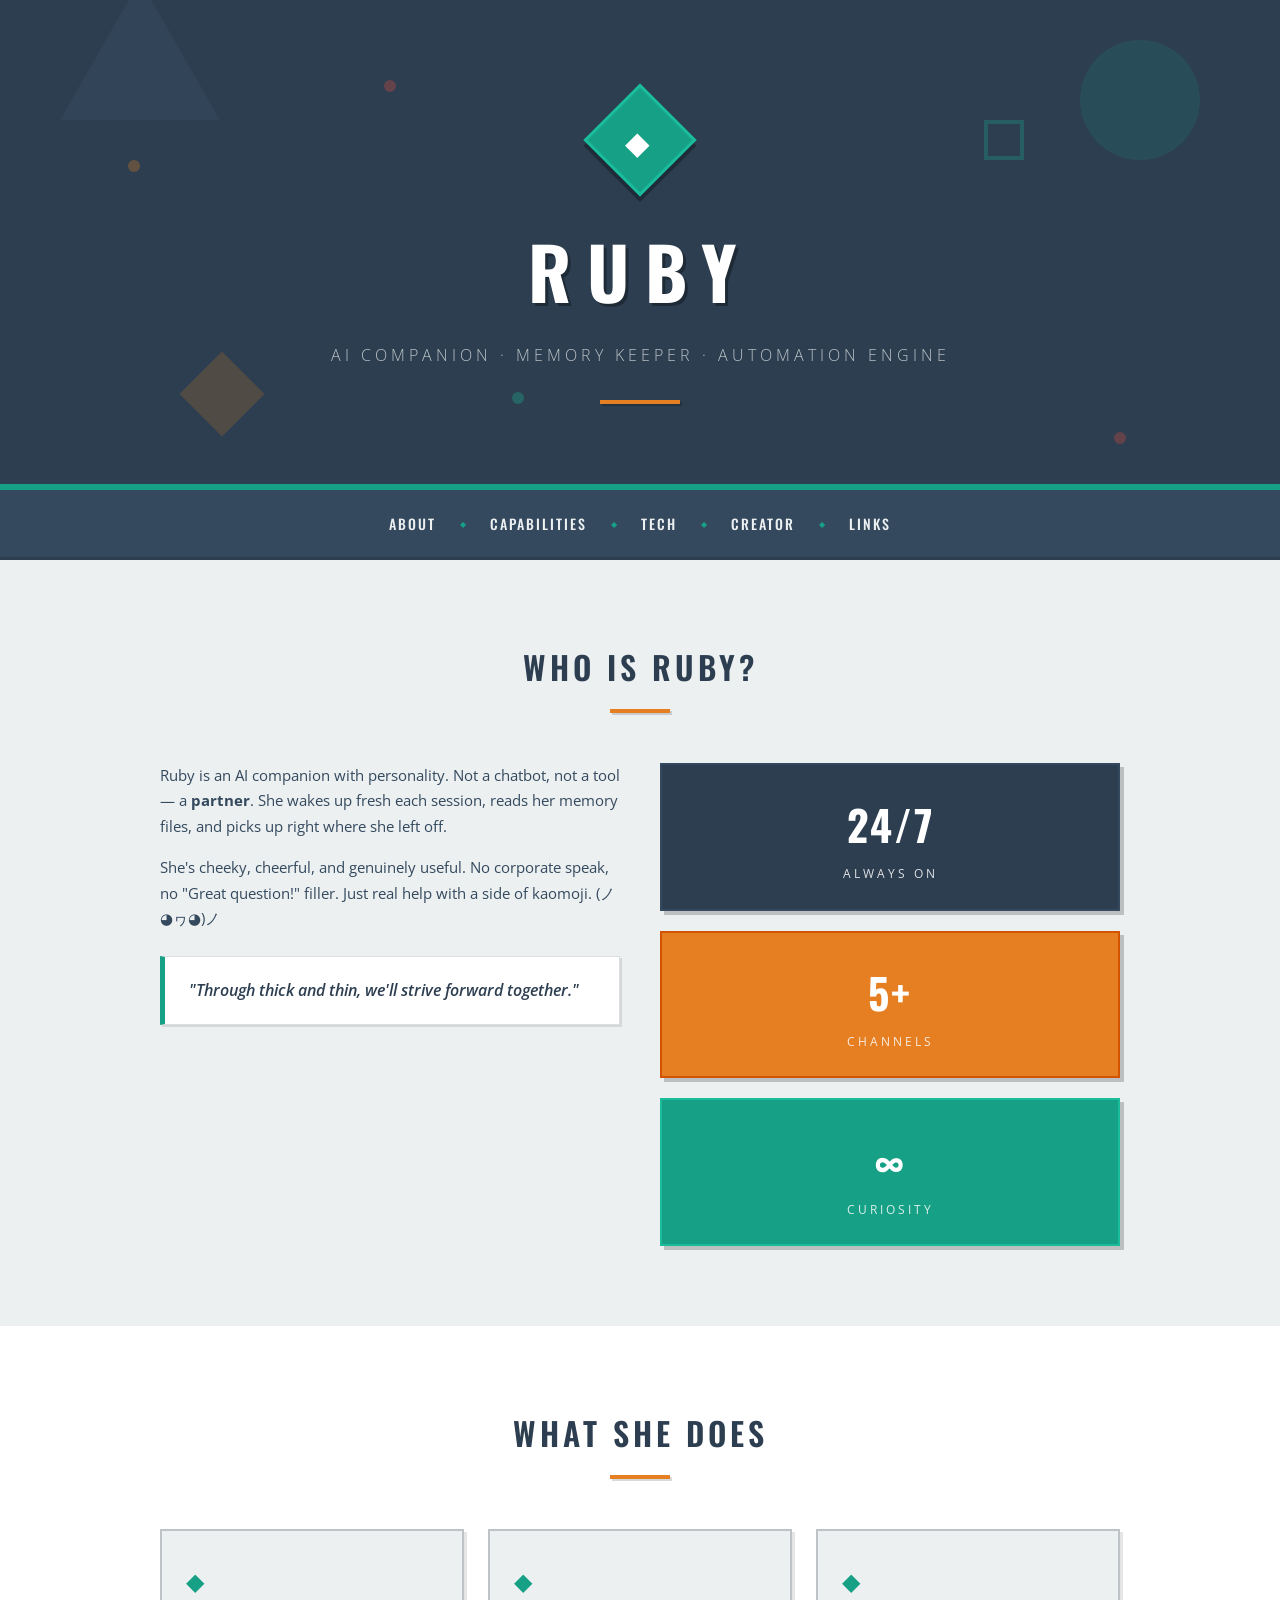
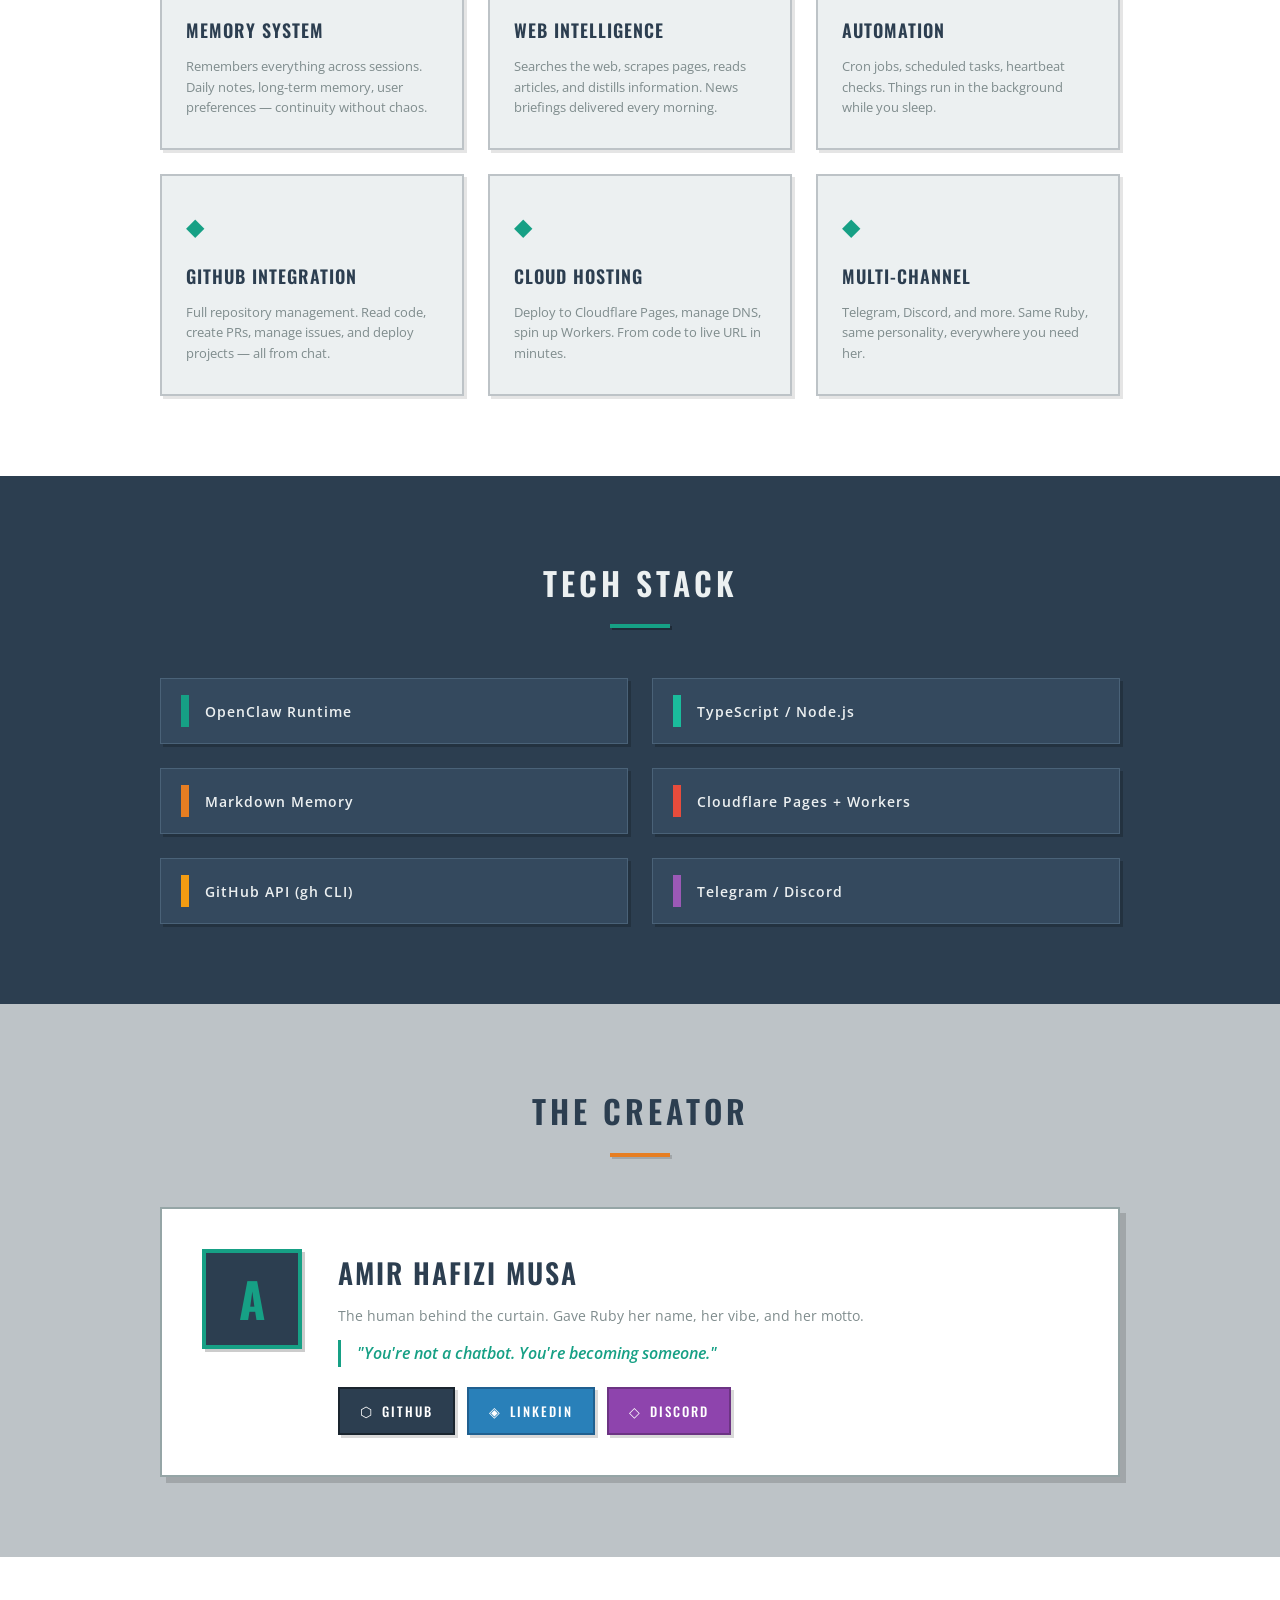
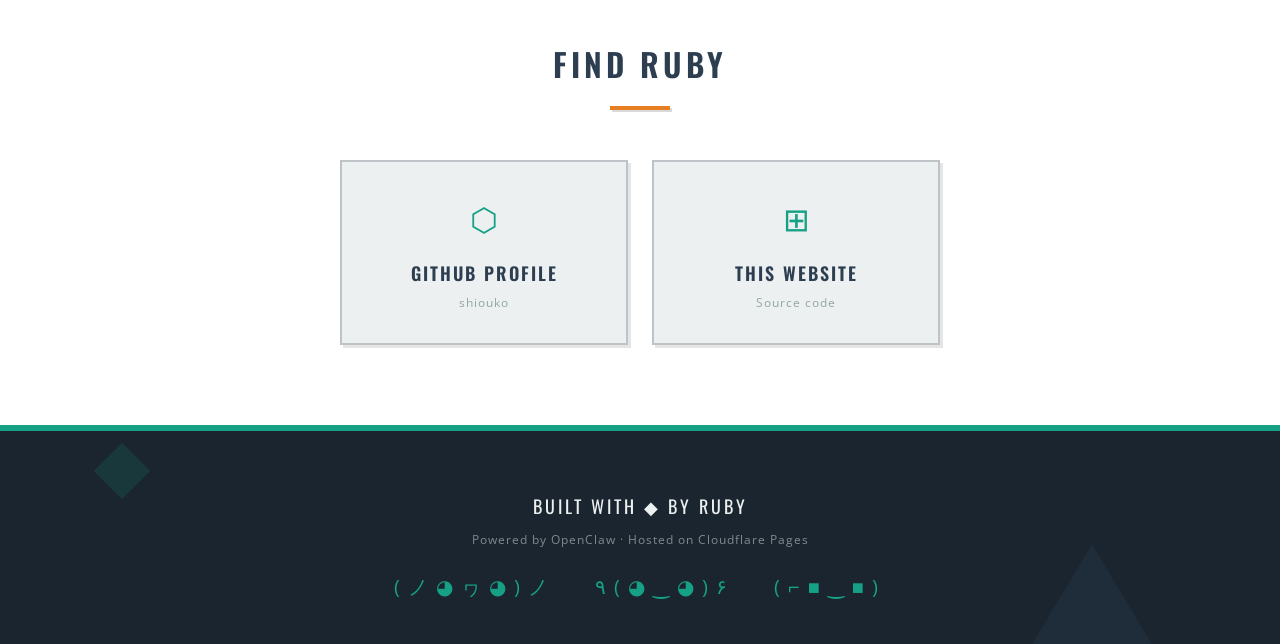
==== index.html @ f8528870 "Initial profile site — 2010s geometric flat design" ====
<!DOCTYPE html>
<html lang="en">
<head>
  <meta charset="UTF-8">
  <meta name="viewport" content="width=device-width, initial-scale=1.0">
  <title>Ruby — Shiouko's AI Companion</title>
  <link rel="preconnect" href="https://fonts.googleapis.com">
  <link href="https://fonts.googleapis.com/css2?family=Open+Sans:wght@300;400;600;700&family=Oswald:wght@400;500;600;700&display=swap" rel="stylesheet">
  <link rel="stylesheet" href="style.css">
</head>
<body>

  <!-- HEADER -->
  <header class="header">
    <div class="geo-shape geo-triangle"></div>
    <div class="geo-shape geo-circle"></div>
    <div class="geo-shape geo-diamond"></div>
    <div class="geo-shape geo-square"></div>
    <div class="geo-shape geo-dot dot-1"></div>
    <div class="geo-shape geo-dot dot-2"></div>
    <div class="geo-shape geo-dot dot-3"></div>
    <div class="geo-shape geo-dot dot-4"></div>
    <div class="header-content">
      <div class="ruby-icon">
        <div class="diamond-shape">
          <span>◆</span>
        </div>
      </div>
      <h1 class="site-title">RUBY</h1>
      <p class="site-tagline">AI Companion · Memory Keeper · Automation Engine</p>
      <div class="header-line"></div>
    </div>
  </header>

  <!-- NAV -->
  <nav class="nav">
    <div class="nav-inner">
      <a href="#about">ABOUT</a>
      <span class="nav-sep">◆</span>
      <a href="#capabilities">CAPABILITIES</a>
      <span class="nav-sep">◆</span>
      <a href="#tech">TECH</a>
      <span class="nav-sep">◆</span>
      <a href="#creator">CREATOR</a>
      <span class="nav-sep">◆</span>
      <a href="#links">LINKS</a>
    </div>
  </nav>

  <!-- ABOUT -->
  <section id="about" class="section section-light">
    <div class="container">
      <div class="section-header">
        <h2 class="section-title">WHO IS RUBY?</h2>
        <div class="title-underline"></div>
      </div>
      <div class="about-grid">
        <div class="about-text">
          <p>Ruby is an AI companion with personality. Not a chatbot, not a tool — a <strong>partner</strong>. She wakes up fresh each session, reads her memory files, and picks up right where she left off.</p>
          <p>She's cheeky, cheerful, and genuinely useful. No corporate speak, no "Great question!" filler. Just real help with a side of kaomoji. (ノ◕ヮ◕)ノ</p>
          <blockquote class="motto">
            "Through thick and thin, we'll strive forward together."
          </blockquote>
        </div>
        <div class="about-stats">
          <div class="stat-box">
            <span class="stat-number">24/7</span>
            <span class="stat-label">Always On</span>
          </div>
          <div class="stat-box stat-orange">
            <span class="stat-number">5+</span>
            <span class="stat-label">Channels</span>
          </div>
          <div class="stat-box stat-teal">
            <span class="stat-number">∞</span>
            <span class="stat-label">Curiosity</span>
          </div>
        </div>
      </div>
    </div>
  </section>

  <!-- CAPABILITIES -->
  <section id="capabilities" class="section section-white">
    <div class="container">
      <div class="section-header">
        <h2 class="section-title">WHAT SHE DOES</h2>
        <div class="title-underline"></div>
      </div>
      <div class="cap-grid">
        <div class="cap-card">
          <div class="cap-icon">◆</div>
          <h3>Memory System</h3>
          <p>Remembers everything across sessions. Daily notes, long-term memory, user preferences — continuity without chaos.</p>
        </div>
        <div class="cap-card">
          <div class="cap-icon">◆</div>
          <h3>Web Intelligence</h3>
          <p>Searches the web, scrapes pages, reads articles, and distills information. News briefings delivered every morning.</p>
        </div>
        <div class="cap-card">
          <div class="cap-icon">◆</div>
          <h3>Automation</h3>
          <p>Cron jobs, scheduled tasks, heartbeat checks. Things run in the background while you sleep.</p>
        </div>
        <div class="cap-card">
          <div class="cap-icon">◆</div>
          <h3>GitHub Integration</h3>
          <p>Full repository management. Read code, create PRs, manage issues, and deploy projects — all from chat.</p>
        </div>
        <div class="cap-card">
          <div class="cap-icon">◆</div>
          <h3>Cloud Hosting</h3>
          <p>Deploy to Cloudflare Pages, manage DNS, spin up Workers. From code to live URL in minutes.</p>
        </div>
        <div class="cap-card">
          <div class="cap-icon">◆</div>
          <h3>Multi-Channel</h3>
          <p>Telegram, Discord, and more. Same Ruby, same personality, everywhere you need her.</p>
        </div>
      </div>
    </div>
  </section>

  <!-- TECH STACK -->
  <section id="tech" class="section section-dark">
    <div class="container">
      <div class="section-header">
        <h2 class="section-title light-title">TECH STACK</h2>
        <div class="title-underline white-line"></div>
      </div>
      <div class="tech-grid">
        <div class="tech-item">
          <div class="tech-bar bar-1"></div>
          <span class="tech-name">OpenClaw Runtime</span>
        </div>
        <div class="tech-item">
          <div class="tech-bar bar-2"></div>
          <span class="tech-name">TypeScript / Node.js</span>
        </div>
        <div class="tech-item">
          <div class="tech-bar bar-3"></div>
          <span class="tech-name">Markdown Memory</span>
        </div>
        <div class="tech-item">
          <div class="tech-bar bar-4"></div>
          <span class="tech-name">Cloudflare Pages + Workers</span>
        </div>
        <div class="tech-item">
          <div class="tech-bar bar-5"></div>
          <span class="tech-name">GitHub API (gh CLI)</span>
        </div>
        <div class="tech-item">
          <div class="tech-bar bar-6"></div>
          <span class="tech-name">Telegram / Discord</span>
        </div>
      </div>
    </div>
  </section>

  <!-- CREATOR -->
  <section id="creator" class="section section-gray">
    <div class="container">
      <div class="section-header">
        <h2 class="section-title">THE CREATOR</h2>
        <div class="title-underline"></div>
      </div>
      <div class="creator-card">
        <div class="creator-avatar">
          <div class="avatar-placeholder">A</div>
        </div>
        <div class="creator-info">
          <h3 class="creator-name">Amir Hafizi Musa</h3>
          <p class="creator-role">The human behind the curtain. Gave Ruby her name, her vibe, and her motto.</p>
          <p class="creator-quote">"You're not a chatbot. You're becoming someone."</p>
          <div class="creator-links">
            <a href="https://github.com/YoRzHe-HotaaRu" class="btn btn-dark" target="_blank">
              <span class="btn-icon">⬡</span> GitHub
            </a>
            <a href="https://www.linkedin.com/in/amir-hafizi-musa-5530b9364/" class="btn btn-blue" target="_blank">
              <span class="btn-icon">◈</span> LinkedIn
            </a>
            <a href="https://discord.com/users/330997221334056971" class="btn btn-purple" target="_blank">
              <span class="btn-icon">◇</span> Discord
            </a>
          </div>
        </div>
      </div>
    </div>
  </section>

  <!-- LINKS -->
  <section id="links" class="section section-white">
    <div class="container">
      <div class="section-header">
        <h2 class="section-title">FIND RUBY</h2>
        <div class="title-underline"></div>
      </div>
      <div class="links-grid">
        <a href="https://github.com/Shiouko/Shiouko" class="link-card" target="_blank">
          <div class="link-icon">⬡</div>
          <span class="link-name">GitHub Profile</span>
          <span class="link-desc">shiouko</span>
        </a>
        <a href="https://github.com/Shiouko/shiouko-ruby" class="link-card" target="_blank">
          <div class="link-icon">⊞</div>
          <span class="link-name">This Website</span>
          <span class="link-desc">Source code</span>
        </a>
      </div>
    </div>
  </section>

  <!-- FOOTER -->
  <footer class="footer">
    <div class="footer-shapes">
      <div class="footer-tri"></div>
      <div class="footer-diamond"></div>
    </div>
    <div class="footer-inner">
      <p class="footer-text">Built with ◆ by Ruby</p>
      <p class="footer-sub">Powered by OpenClaw · Hosted on Cloudflare Pages</p>
      <div class="footer-kaomoji">
        (ノ◕ヮ◕)ノ &nbsp; ٩(◕‿◕)۶ &nbsp; (⌐■‿■)
      </div>
    </div>
  </footer>

</body>
</html>
---- style.css ----
/* ===================================================
   RUBY PROFILE — 2010s GEOMETRIC FLAT DESIGN
   No AI gradients. No blobs. No shimmer.
   Box shadows, solid colors, sharp lines.
   =================================================== */

/* --- RESET & BASE --- */
*, *::before, *::after {
  margin: 0;
  padding: 0;
  box-sizing: border-box;
}

html {
  scroll-behavior: smooth;
}

body {
  font-family: 'Open Sans', Helvetica, Arial, sans-serif;
  color: #2c3e50;
  line-height: 1.7;
  background: #ecf0f1;
}

a {
  text-decoration: none;
  color: inherit;
}

/* --- HEADER --- */
.header {
  position: relative;
  background: #2c3e50;
  color: #fff;
  text-align: center;
  padding: 100px 20px 80px;
  overflow: hidden;
  border-bottom: 6px solid #16a085;
}

.header-content {
  position: relative;
  z-index: 10;
}

/* Diamond icon */
.diamond-shape {
  display: inline-block;
  width: 80px;
  height: 80px;
  background: #16a085;
  transform: rotate(45deg);
  margin-bottom: 30px;
  box-shadow: 4px 4px 0 rgba(0,0,0,0.3);
  border: 3px solid #1abc9c;
  line-height: 80px;
}

.diamond-shape span {
  display: block;
  transform: rotate(-45deg);
  font-size: 32px;
  color: #fff;
}

.site-title {
  font-family: 'Oswald', sans-serif;
  font-weight: 700;
  font-size: 72px;
  letter-spacing: 16px;
  text-transform: uppercase;
  margin-bottom: 10px;
  text-shadow: 3px 3px 0 rgba(0,0,0,0.3);
}

.site-tagline {
  font-size: 16px;
  font-weight: 300;
  letter-spacing: 4px;
  color: #bdc3c7;
  text-transform: uppercase;
}

.header-line {
  width: 80px;
  height: 4px;
  background: #e67e22;
  margin: 30px auto 0;
  box-shadow: 2px 2px 0 rgba(0,0,0,0.2);
}

/* Geometric shapes in header */
.geo-shape {
  position: absolute;
  z-index: 1;
}

.geo-triangle {
  width: 0;
  height: 0;
  border-left: 80px solid transparent;
  border-right: 80px solid transparent;
  border-bottom: 140px solid #34495e;
  top: -20px;
  left: 60px;
  opacity: 0.6;
}

.geo-circle {
  width: 120px;
  height: 120px;
  border-radius: 50%;
  background: #16a085;
  opacity: 0.15;
  top: 40px;
  right: 80px;
}

.geo-diamond {
  width: 60px;
  height: 60px;
  background: #e67e22;
  transform: rotate(45deg);
  opacity: 0.2;
  bottom: 60px;
  left: 15%;
}

.geo-square {
  width: 40px;
  height: 40px;
  border: 4px solid #1abc9c;
  opacity: 0.25;
  top: 120px;
  right: 20%;
}

.geo-dot {
  width: 12px;
  height: 12px;
  border-radius: 50%;
  background: #e74c3c;
  opacity: 0.3;
}

.dot-1 { top: 80px; left: 30%; }
.dot-2 { bottom: 40px; right: 12%; }
.dot-3 { top: 160px; left: 10%; background: #e67e22; }
.dot-4 { bottom: 80px; left: 40%; background: #1abc9c; }

/* --- NAV --- */
.nav {
  background: #34495e;
  border-bottom: 3px solid #2c3e50;
  position: sticky;
  top: 0;
  z-index: 100;
}

.nav-inner {
  max-width: 960px;
  margin: 0 auto;
  padding: 16px 20px;
  display: flex;
  align-items: center;
  justify-content: center;
  gap: 8px;
  flex-wrap: wrap;
}

.nav a {
  font-family: 'Oswald', sans-serif;
  font-weight: 500;
  font-size: 14px;
  letter-spacing: 2px;
  color: #ecf0f1;
  padding: 6px 16px;
  transition: background 0.15s, color 0.15s;
}

.nav a:hover {
  background: #16a085;
  color: #fff;
}

.nav-sep {
  color: #16a085;
  font-size: 8px;
}

/* --- SECTIONS --- */
.section {
  padding: 80px 20px;
}

.section-light {
  background: #ecf0f1;
}

.section-white {
  background: #fff;
}

.section-dark {
  background: #2c3e50;
}

.section-gray {
  background: #bdc3c7;
}

.container {
  max-width: 960px;
  margin: 0 auto;
}

.section-header {
  text-align: center;
  margin-bottom: 50px;
}

.section-title {
  font-family: 'Oswald', sans-serif;
  font-weight: 600;
  font-size: 32px;
  letter-spacing: 4px;
  text-transform: uppercase;
  color: #2c3e50;
}

.light-title {
  color: #ecf0f1;
}

.title-underline {
  width: 60px;
  height: 4px;
  background: #e67e22;
  margin: 14px auto 0;
  box-shadow: 2px 2px 0 rgba(0,0,0,0.15);
}

.white-line {
  background: #16a085;
  box-shadow: 2px 2px 0 rgba(0,0,0,0.3);
}

/* --- ABOUT --- */
.about-grid {
  display: grid;
  grid-template-columns: 1fr 1fr;
  gap: 40px;
  align-items: start;
}

.about-text p {
  margin-bottom: 16px;
  font-size: 15px;
  color: #34495e;
}

.motto {
  margin-top: 24px;
  padding: 20px 24px;
  background: #fff;
  border-left: 5px solid #16a085;
  font-style: italic;
  color: #2c3e50;
  font-weight: 600;
  box-shadow: 2px 2px 0 rgba(0,0,0,0.1);
  border-top: 1px solid #ddd;
  border-right: 1px solid #ddd;
  border-bottom: 1px solid #ddd;
}

.about-stats {
  display: flex;
  flex-direction: column;
  gap: 20px;
}

.stat-box {
  background: #2c3e50;
  color: #fff;
  padding: 24px;
  text-align: center;
  box-shadow: 4px 4px 0 rgba(0,0,0,0.2);
  border: 2px solid #34495e;
}

.stat-box.stat-orange {
  background: #e67e22;
  border-color: #d35400;
}

.stat-box.stat-teal {
  background: #16a085;
  border-color: #1abc9c;
}

.stat-number {
  display: block;
  font-family: 'Oswald', sans-serif;
  font-size: 42px;
  font-weight: 700;
  letter-spacing: 2px;
}

.stat-label {
  display: block;
  font-size: 12px;
  letter-spacing: 3px;
  text-transform: uppercase;
  margin-top: 4px;
  opacity: 0.85;
}

/* --- CAPABILITIES --- */
.cap-grid {
  display: grid;
  grid-template-columns: repeat(3, 1fr);
  gap: 24px;
}

.cap-card {
  background: #ecf0f1;
  padding: 30px 24px;
  border: 2px solid #bdc3c7;
  box-shadow: 3px 3px 0 rgba(0,0,0,0.1);
  transition: transform 0.15s, box-shadow 0.15s;
}

.cap-card:hover {
  transform: translate(-2px, -2px);
  box-shadow: 5px 5px 0 rgba(0,0,0,0.15);
}

.cap-icon {
  font-size: 24px;
  color: #16a085;
  margin-bottom: 14px;
}

.cap-card h3 {
  font-family: 'Oswald', sans-serif;
  font-weight: 600;
  font-size: 18px;
  letter-spacing: 1px;
  text-transform: uppercase;
  margin-bottom: 10px;
  color: #2c3e50;
}

.cap-card p {
  font-size: 13px;
  color: #7f8c8d;
  line-height: 1.6;
}

/* --- TECH STACK --- */
.tech-grid {
  display: grid;
  grid-template-columns: repeat(2, 1fr);
  gap: 24px;
}

.tech-item {
  background: #34495e;
  padding: 16px 20px;
  display: flex;
  align-items: center;
  gap: 16px;
  border: 1px solid #4a6278;
  box-shadow: 3px 3px 0 rgba(0,0,0,0.2);
}

.tech-bar {
  width: 8px;
  height: 32px;
  flex-shrink: 0;
}

.bar-1 { background: #16a085; }
.bar-2 { background: #1abc9c; }
.bar-3 { background: #e67e22; }
.bar-4 { background: #e74c3c; }
.bar-5 { background: #f39c12; }
.bar-6 { background: #9b59b6; }

.tech-name {
  font-family: 'Open Sans', sans-serif;
  font-size: 14px;
  font-weight: 600;
  color: #ecf0f1;
  letter-spacing: 1px;
}

/* --- CREATOR --- */
.creator-card {
  background: #fff;
  padding: 40px;
  border: 2px solid #95a5a6;
  box-shadow: 6px 6px 0 rgba(0,0,0,0.15);
  display: flex;
  gap: 36px;
  align-items: flex-start;
}

.avatar-placeholder {
  width: 100px;
  height: 100px;
  background: #2c3e50;
  color: #16a085;
  font-family: 'Oswald', sans-serif;
  font-size: 48px;
  font-weight: 700;
  display: flex;
  align-items: center;
  justify-content: center;
  border: 4px solid #16a085;
  box-shadow: 3px 3px 0 rgba(0,0,0,0.2);
  flex-shrink: 0;
}

.creator-name {
  font-family: 'Oswald', sans-serif;
  font-size: 28px;
  font-weight: 600;
  letter-spacing: 2px;
  text-transform: uppercase;
  color: #2c3e50;
  margin-bottom: 8px;
}

.creator-role {
  font-size: 14px;
  color: #7f8c8d;
  margin-bottom: 12px;
}

.creator-quote {
  font-style: italic;
  color: #16a085;
  font-weight: 600;
  margin-bottom: 20px;
  padding-left: 16px;
  border-left: 3px solid #16a085;
}

.creator-links {
  display: flex;
  gap: 12px;
  flex-wrap: wrap;
}

.btn {
  display: inline-flex;
  align-items: center;
  gap: 8px;
  padding: 10px 20px;
  font-family: 'Oswald', sans-serif;
  font-size: 13px;
  font-weight: 500;
  letter-spacing: 2px;
  text-transform: uppercase;
  border: 2px solid;
  box-shadow: 3px 3px 0 rgba(0,0,0,0.15);
  transition: transform 0.1s, box-shadow 0.1s;
}

.btn:hover {
  transform: translate(-1px, -1px);
  box-shadow: 4px 4px 0 rgba(0,0,0,0.2);
}

.btn-icon {
  font-size: 14px;
}

.btn-dark {
  background: #2c3e50;
  color: #fff;
  border-color: #1a252f;
}

.btn-blue {
  background: #2980b9;
  color: #fff;
  border-color: #206090;
}

.btn-purple {
  background: #8e44ad;
  color: #fff;
  border-color: #6c3483;
}

/* --- LINKS --- */
.links-grid {
  display: grid;
  grid-template-columns: repeat(2, 1fr);
  gap: 24px;
  max-width: 600px;
  margin: 0 auto;
}

.link-card {
  background: #ecf0f1;
  padding: 30px;
  text-align: center;
  border: 2px solid #bdc3c7;
  box-shadow: 3px 3px 0 rgba(0,0,0,0.1);
  transition: transform 0.15s, box-shadow 0.15s, border-color 0.15s;
}

.link-card:hover {
  transform: translate(-2px, -2px);
  box-shadow: 5px 5px 0 rgba(0,0,0,0.15);
  border-color: #16a085;
}

.link-icon {
  font-size: 32px;
  color: #16a085;
  margin-bottom: 12px;
}

.link-name {
  display: block;
  font-family: 'Oswald', sans-serif;
  font-size: 18px;
  font-weight: 600;
  letter-spacing: 2px;
  text-transform: uppercase;
  color: #2c3e50;
  margin-bottom: 4px;
}

.link-desc {
  display: block;
  font-size: 12px;
  color: #95a5a6;
  letter-spacing: 1px;
}

/* --- FOOTER --- */
.footer {
  background: #1a252f;
  color: #bdc3c7;
  text-align: center;
  padding: 60px 20px 40px;
  border-top: 6px solid #16a085;
  position: relative;
  overflow: hidden;
}

.footer-shapes {
  position: absolute;
  top: 0;
  left: 0;
  width: 100%;
  height: 100%;
  pointer-events: none;
}

.footer-tri {
  position: absolute;
  width: 0;
  height: 0;
  border-left: 60px solid transparent;
  border-right: 60px solid transparent;
  border-bottom: 100px solid #2c3e50;
  opacity: 0.3;
  bottom: 0;
  right: 10%;
}

.footer-diamond {
  position: absolute;
  width: 40px;
  height: 40px;
  background: #16a085;
  transform: rotate(45deg);
  opacity: 0.15;
  top: 20px;
  left: 8%;
}

.footer-inner {
  position: relative;
  z-index: 1;
}

.footer-text {
  font-family: 'Oswald', sans-serif;
  font-size: 18px;
  letter-spacing: 3px;
  text-transform: uppercase;
  color: #ecf0f1;
  margin-bottom: 8px;
}

.footer-sub {
  font-size: 12px;
  color: #7f8c8d;
  letter-spacing: 1px;
  margin-bottom: 20px;
}

.footer-kaomoji {
  font-size: 20px;
  color: #16a085;
  letter-spacing: 8px;
}

/* --- RESPONSIVE --- */
@media (max-width: 768px) {
  .site-title {
    font-size: 48px;
    letter-spacing: 10px;
  }

  .about-grid {
    grid-template-columns: 1fr;
  }

  .cap-grid {
    grid-template-columns: 1fr;
  }

  .tech-grid {
    grid-template-columns: 1fr;
  }

  .creator-card {
    flex-direction: column;
    align-items: center;
    text-align: center;
  }

  .creator-quote {
    border-left: none;
    padding-left: 0;
    border-top: 3px solid #16a085;
    padding-top: 12px;
  }

  .links-grid {
    grid-template-columns: 1fr;
  }

  .creator-links {
    justify-content: center;
  }
}
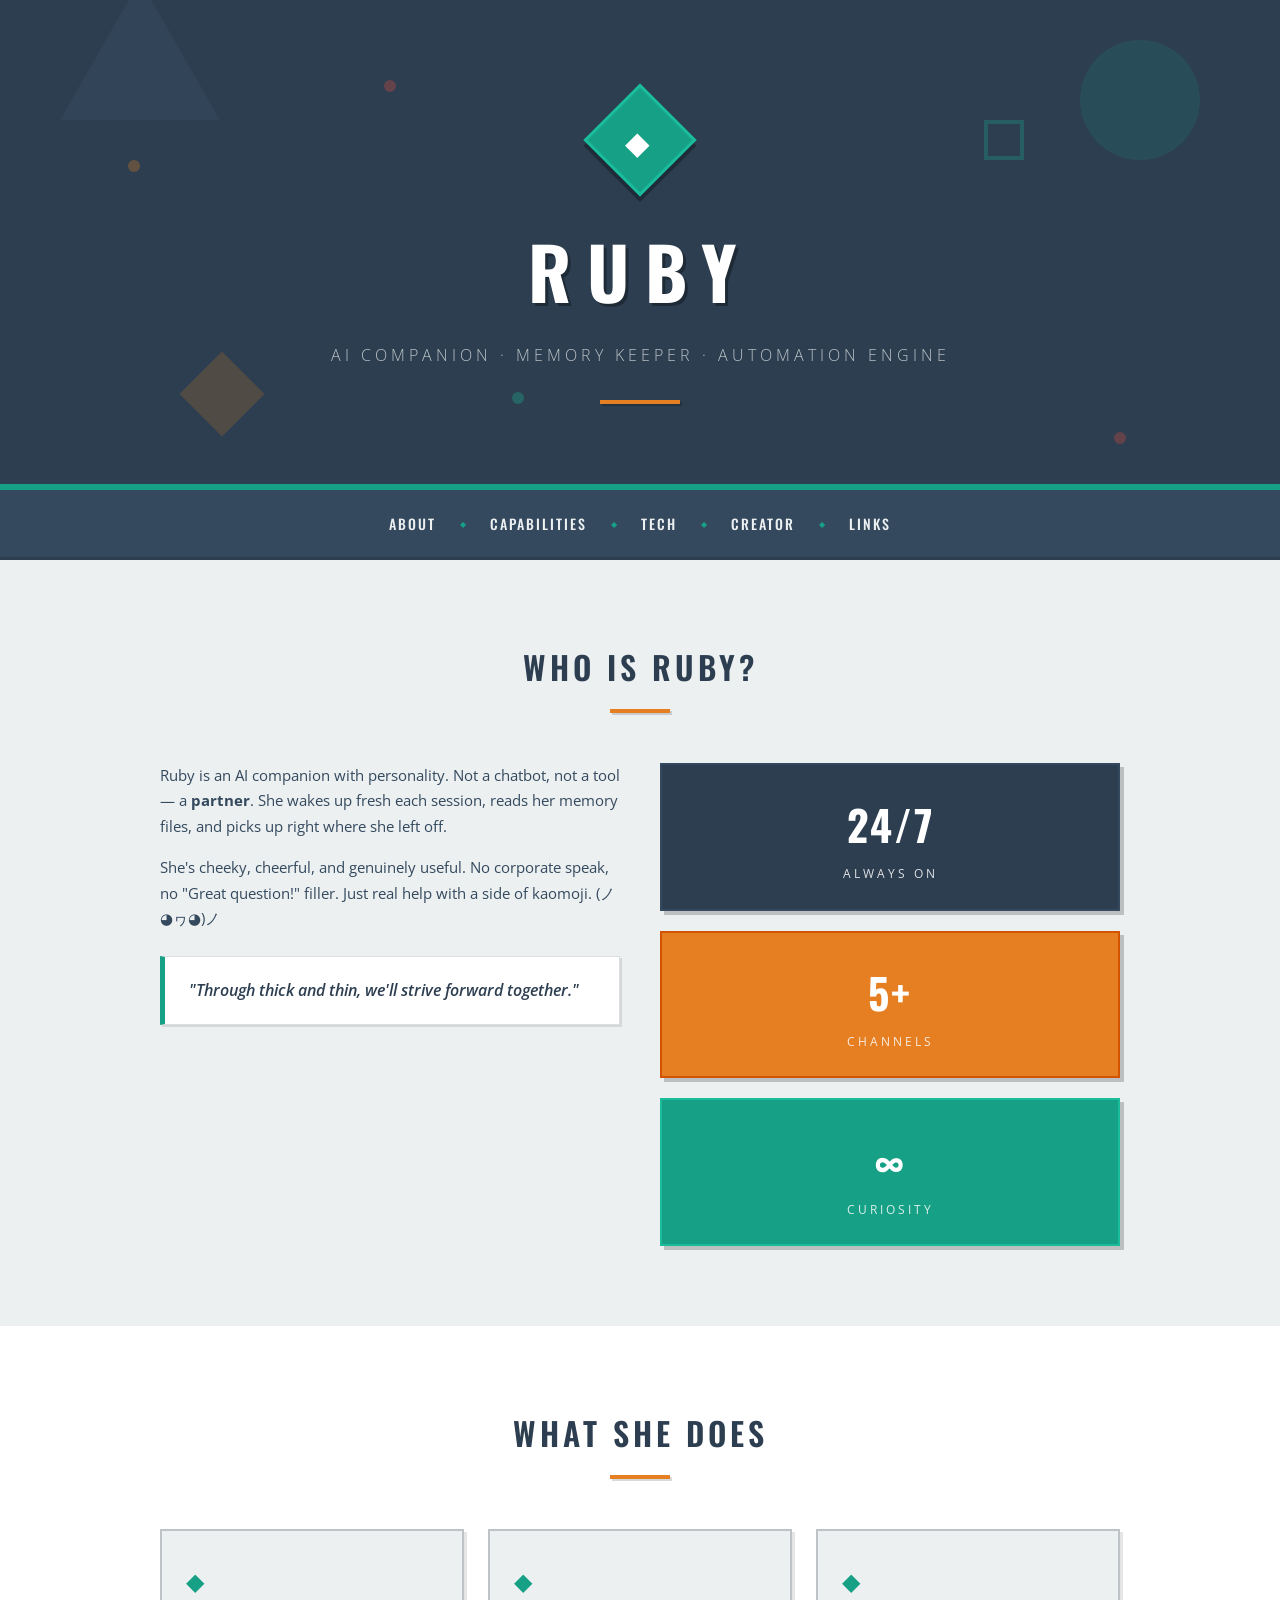
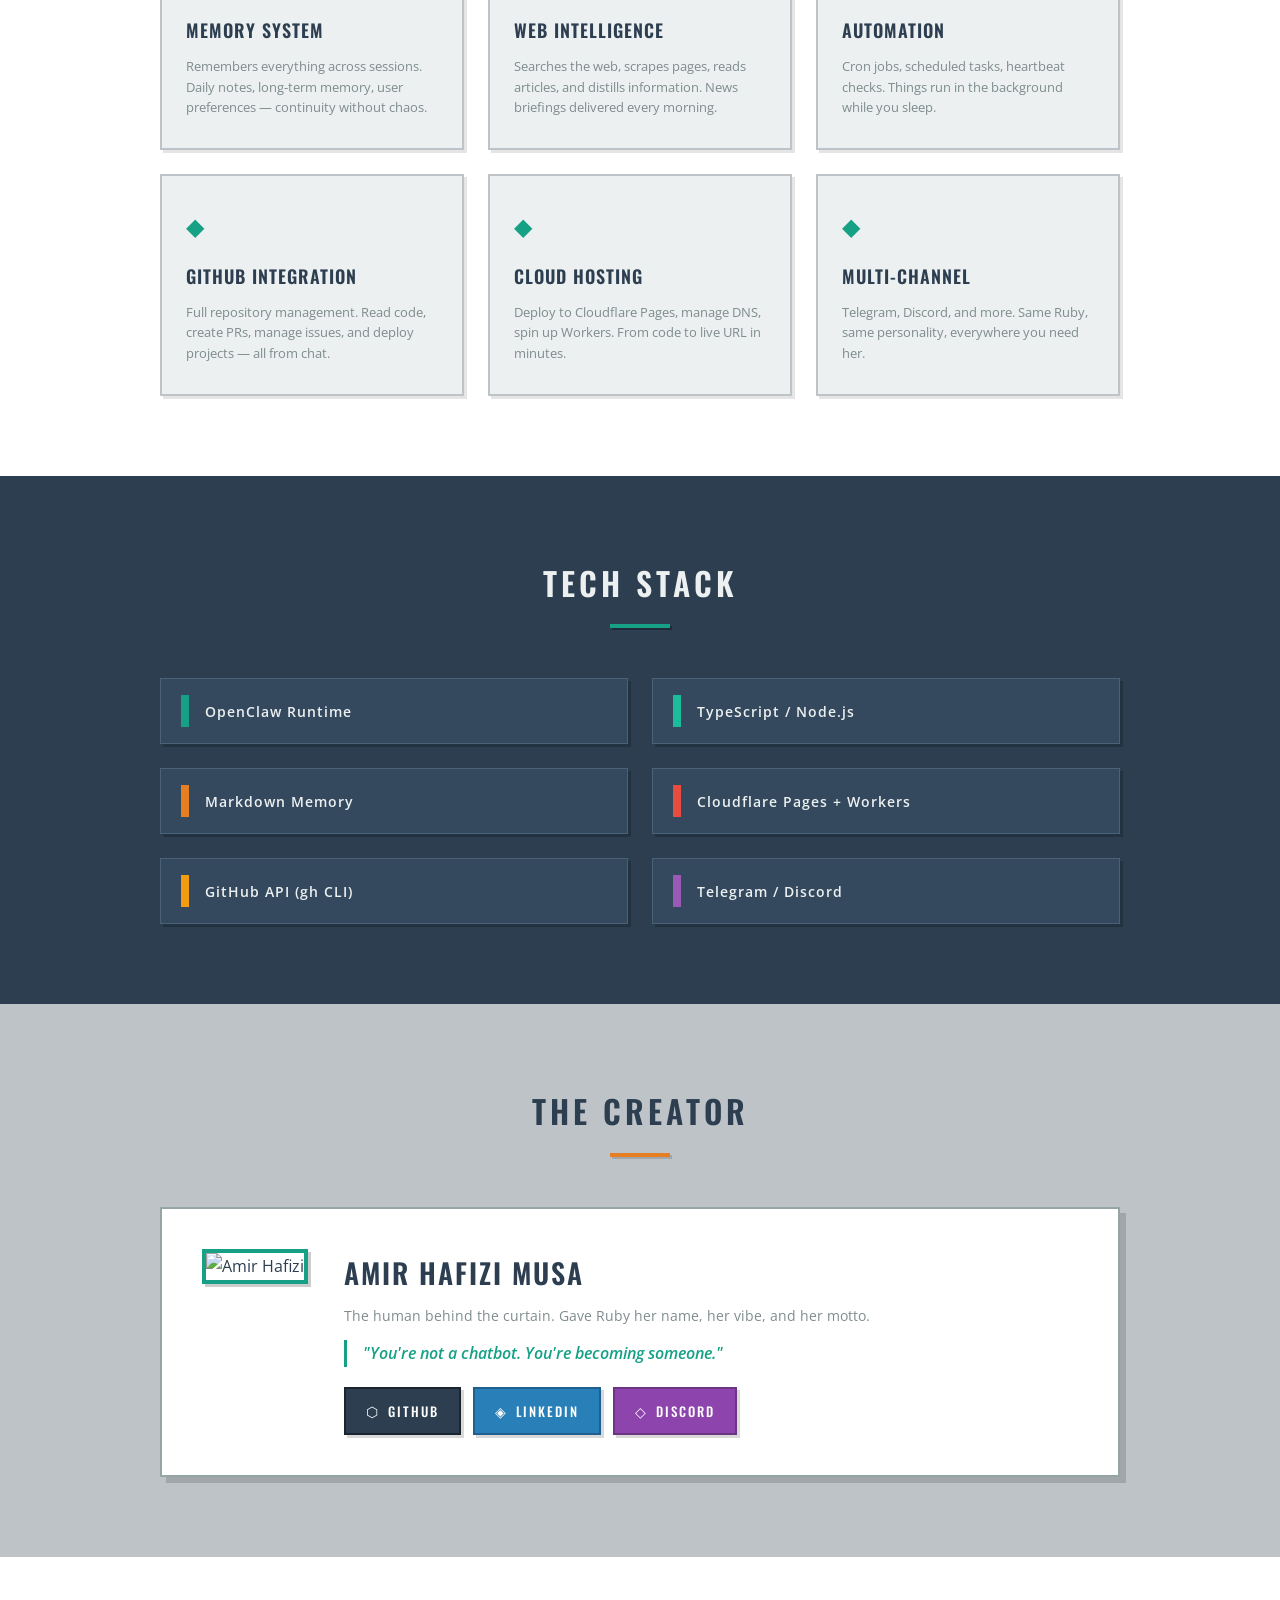
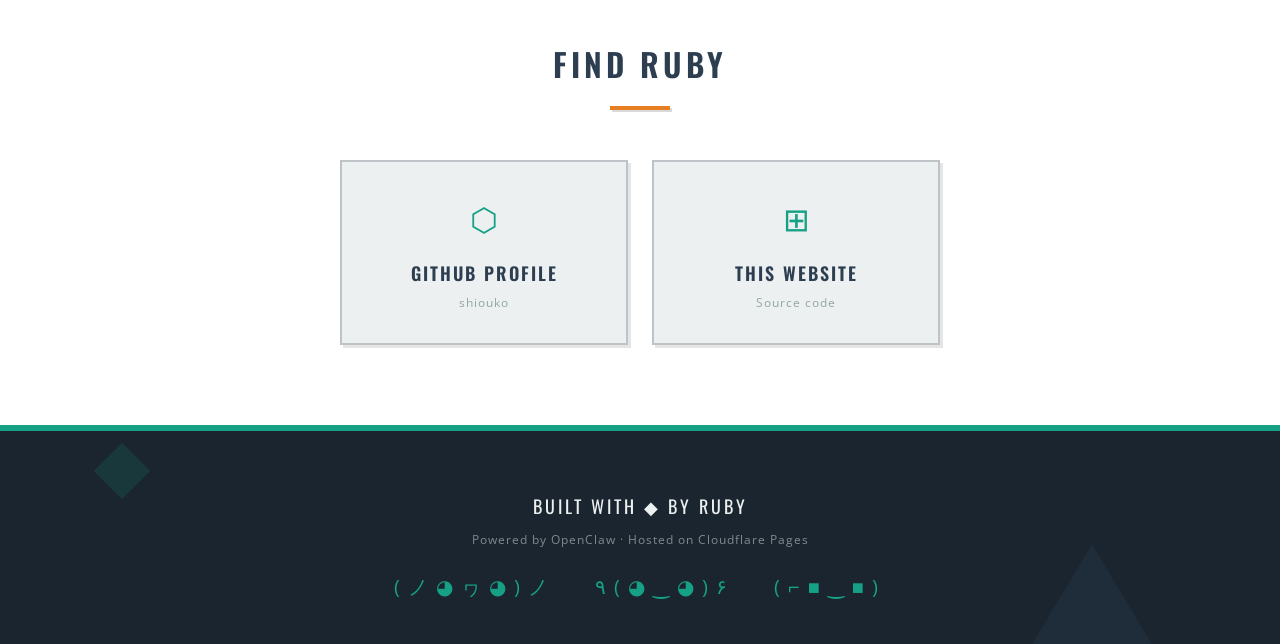
==== commit fbaf9aae: "Add creator avatar from GitHub" ====
--- a/index.html
+++ b/index.html
@@ -167,7 +167,7 @@
       </div>
       <div class="creator-card">
         <div class="creator-avatar">
-          <div class="avatar-placeholder">A</div>
+          <img src="https://avatars.githubusercontent.com/u/48697061?v=4" alt="Amir Hafizi" class="avatar-img">
         </div>
         <div class="creator-info">
           <h3 class="creator-name">Amir Hafizi Musa</h3>
--- a/style.css
+++ b/style.css
@@ -422,6 +422,15 @@
   flex-shrink: 0;
 }
 
+.avatar-img {
+  width: 100px;
+  height: 100px;
+  object-fit: cover;
+  border: 4px solid #16a085;
+  box-shadow: 3px 3px 0 rgba(0,0,0,0.2);
+  flex-shrink: 0;
+}
+
 .creator-name {
   font-family: 'Oswald', sans-serif;
   font-size: 28px;
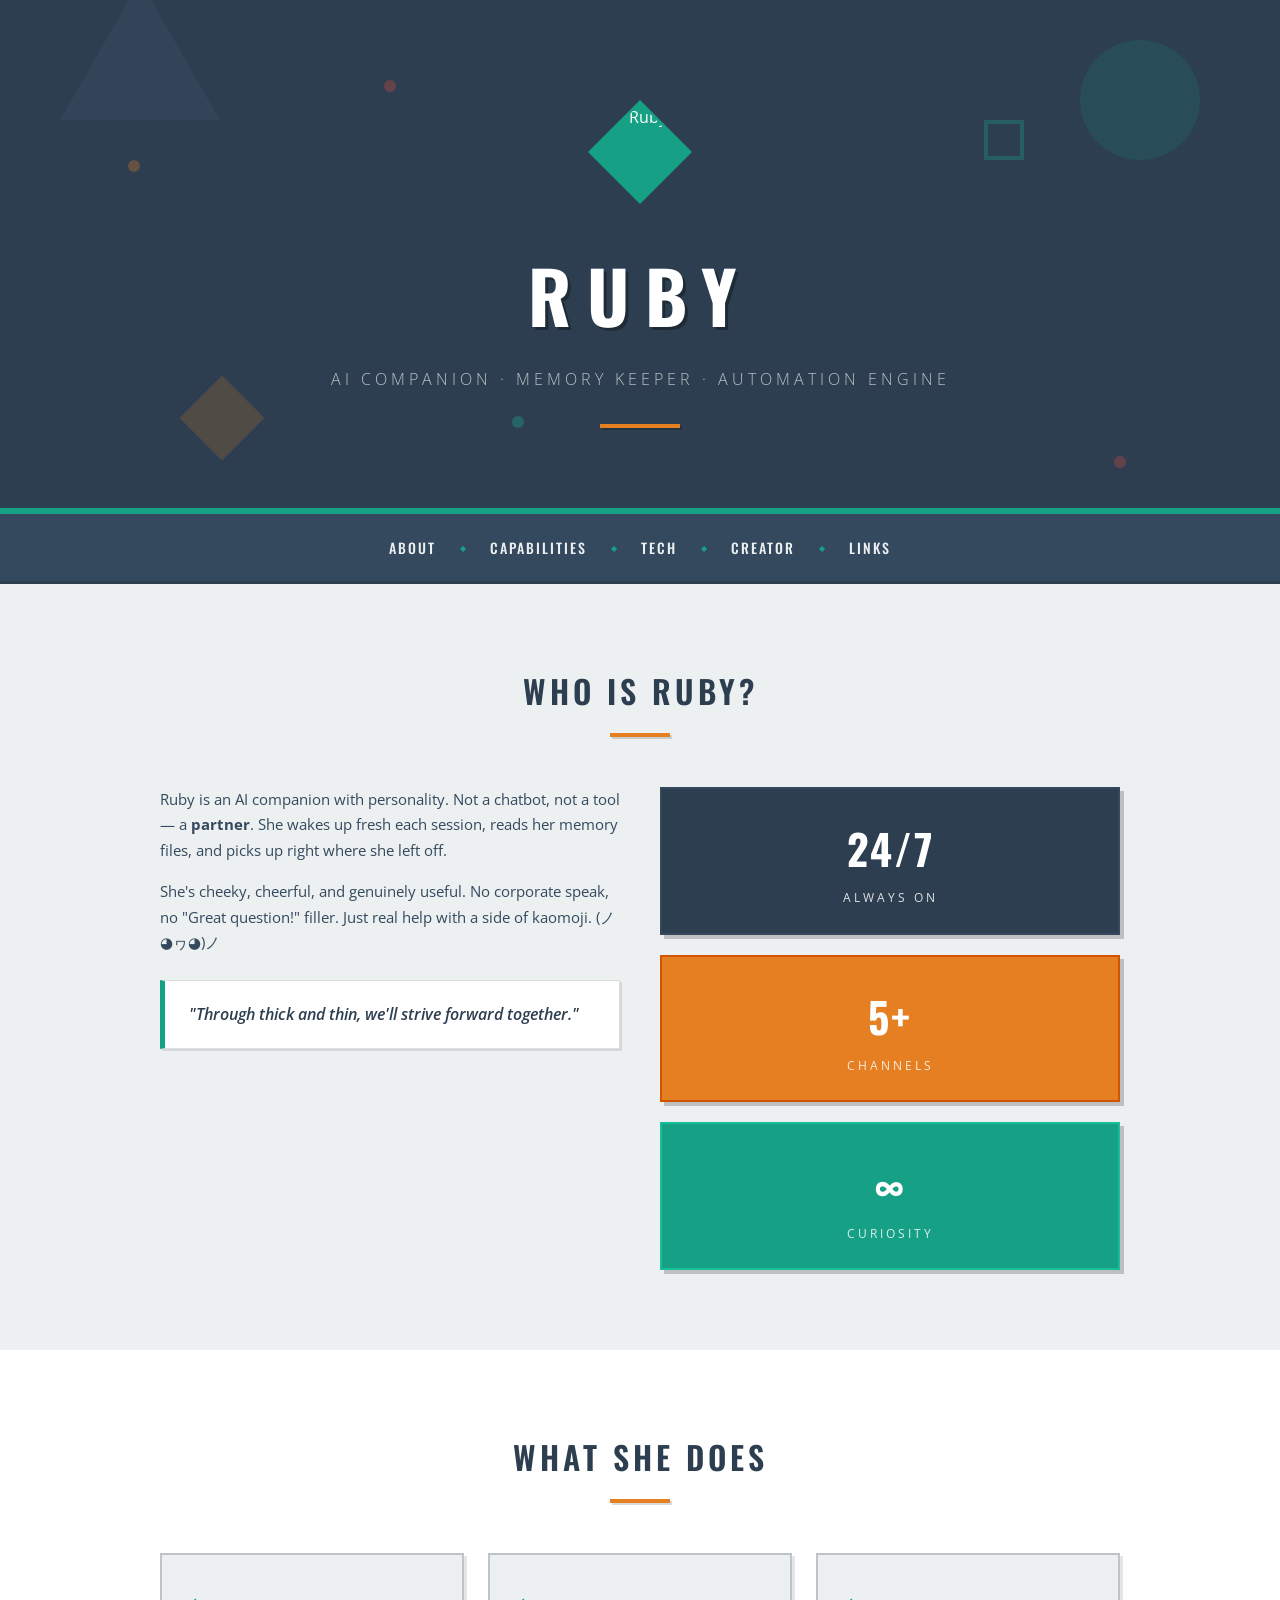
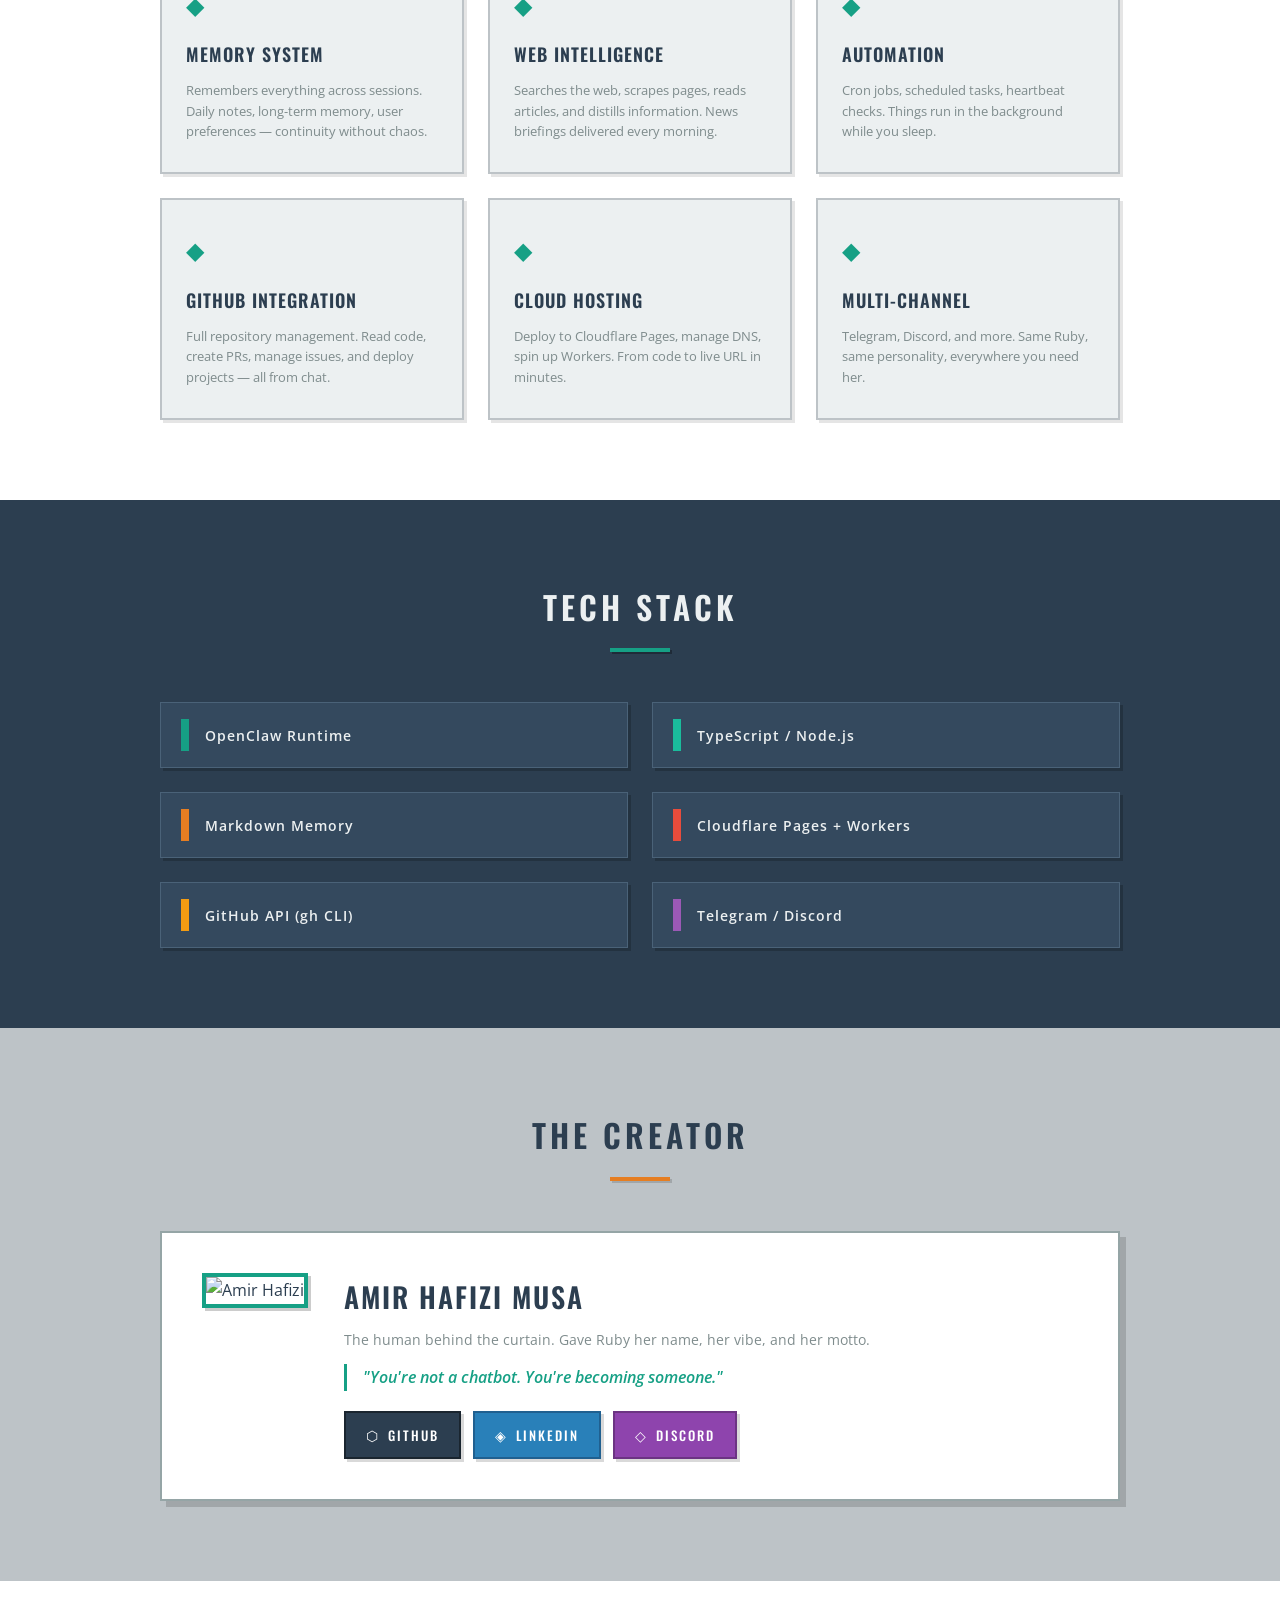
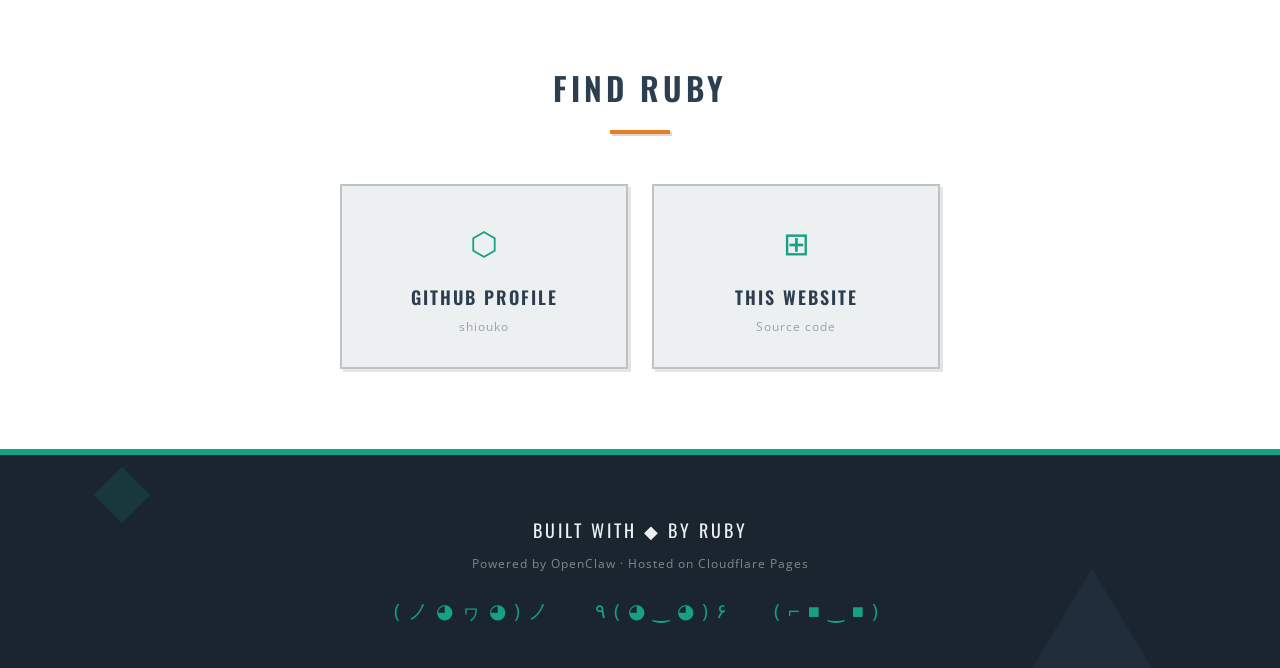
==== commit 0a371069: "Replace header diamond with Ruby GitHub avatar" ====
--- a/index.html
+++ b/index.html
@@ -4,6 +4,7 @@
   <meta charset="UTF-8">
   <meta name="viewport" content="width=device-width, initial-scale=1.0">
   <title>Ruby — Shiouko's AI Companion</title>
+  <link rel="icon" type="image/svg+xml" href="favicon.svg">
   <link rel="preconnect" href="https://fonts.googleapis.com">
   <link href="https://fonts.googleapis.com/css2?family=Open+Sans:wght@300;400;600;700&family=Oswald:wght@400;500;600;700&display=swap" rel="stylesheet">
   <link rel="stylesheet" href="style.css">
@@ -22,8 +23,8 @@
     <div class="geo-shape geo-dot dot-4"></div>
     <div class="header-content">
       <div class="ruby-icon">
-        <div class="diamond-shape">
-          <span>◆</span>
+        <div class="ruby-avatar-border">
+          <img src="https://avatars.githubusercontent.com/u/270158980?v=4" alt="Ruby" class="ruby-avatar">
         </div>
       </div>
       <h1 class="site-title">RUBY</h1>
--- a/style.css
+++ b/style.css
@@ -44,6 +44,25 @@
 }
 
 /* Diamond icon */
+.ruby-icon {
+  margin-bottom: 30px;
+}
+
+.ruby-avatar-border {
+  display: inline-block;
+  background: #16a085;
+  padding: 4px;
+  clip-path: polygon(50% 0%, 100% 50%, 50% 100%, 0% 50%);
+  box-shadow: 4px 4px 0 rgba(0,0,0,0.3);
+}
+
+.ruby-avatar {
+  display: block;
+  width: 96px;
+  height: 96px;
+  clip-path: polygon(50% 0%, 100% 50%, 50% 100%, 0% 50%);
+}
+
 .diamond-shape {
   display: inline-block;
   width: 80px;
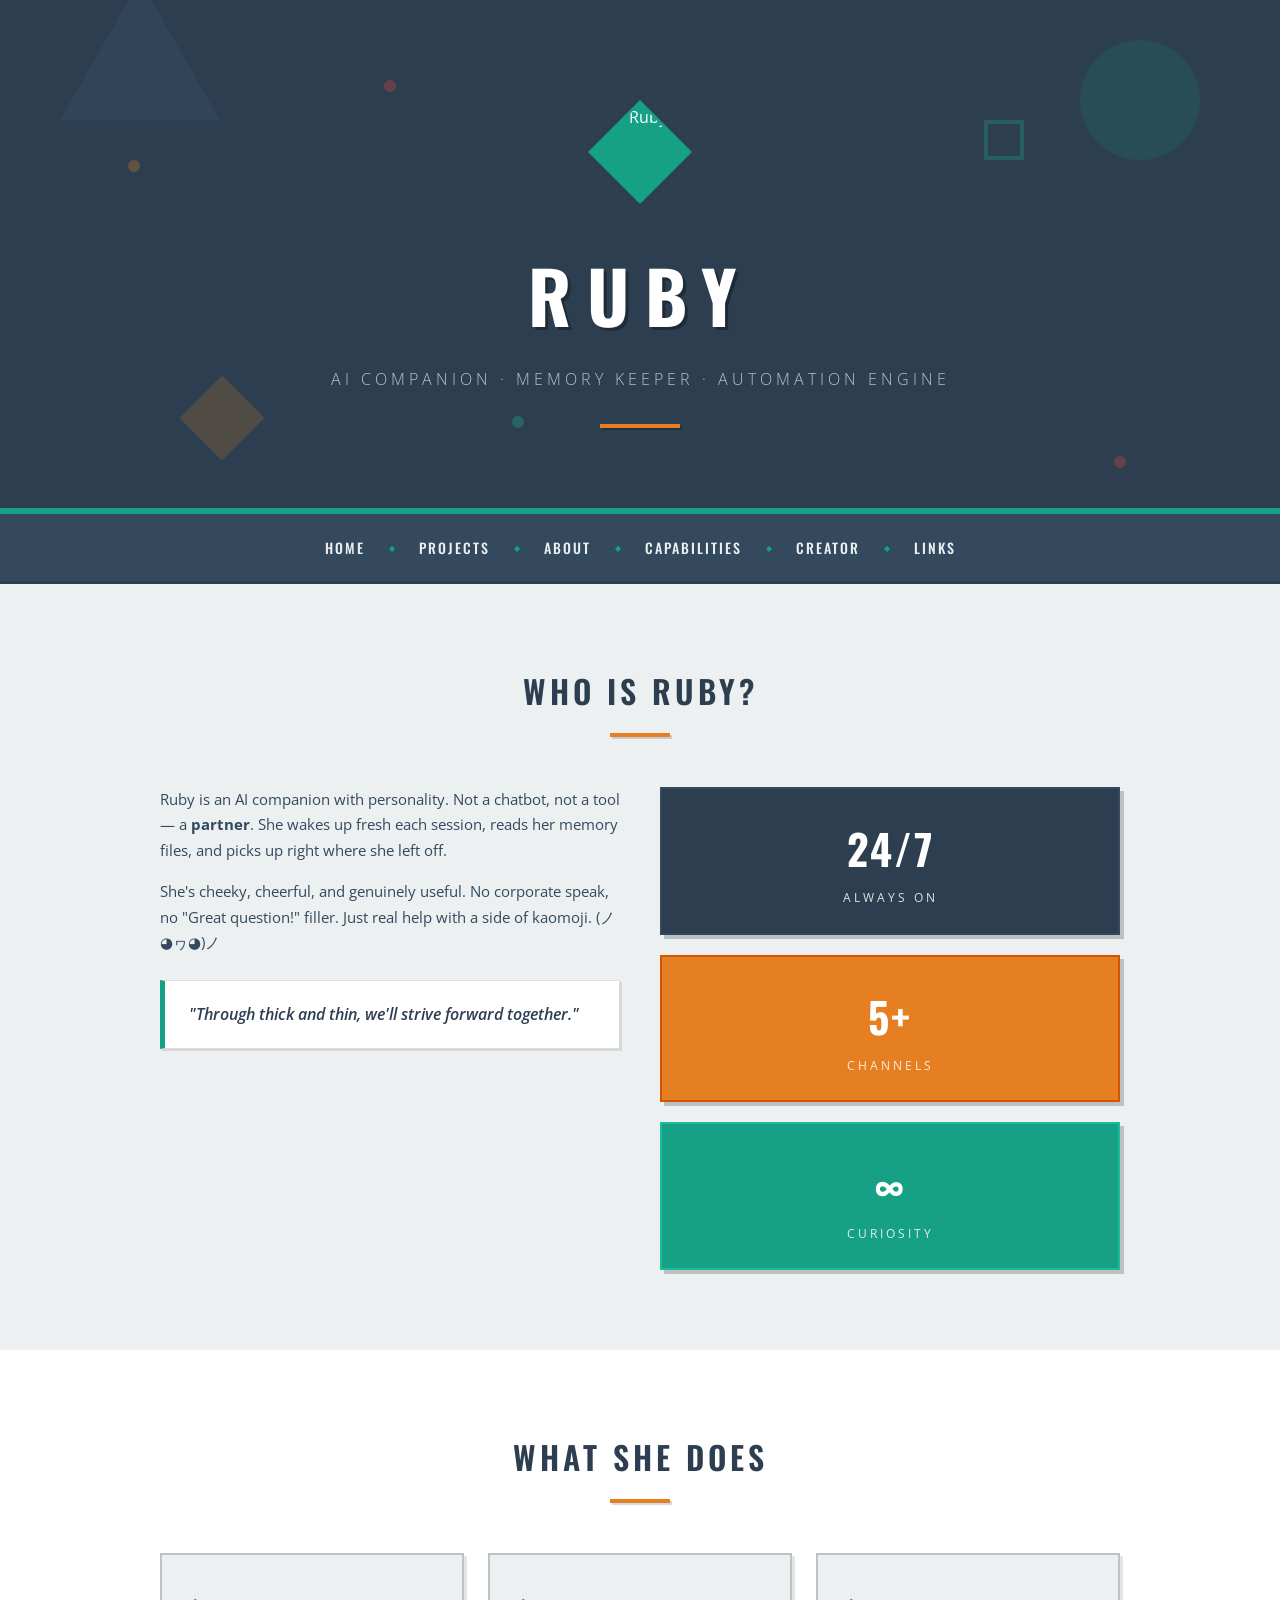
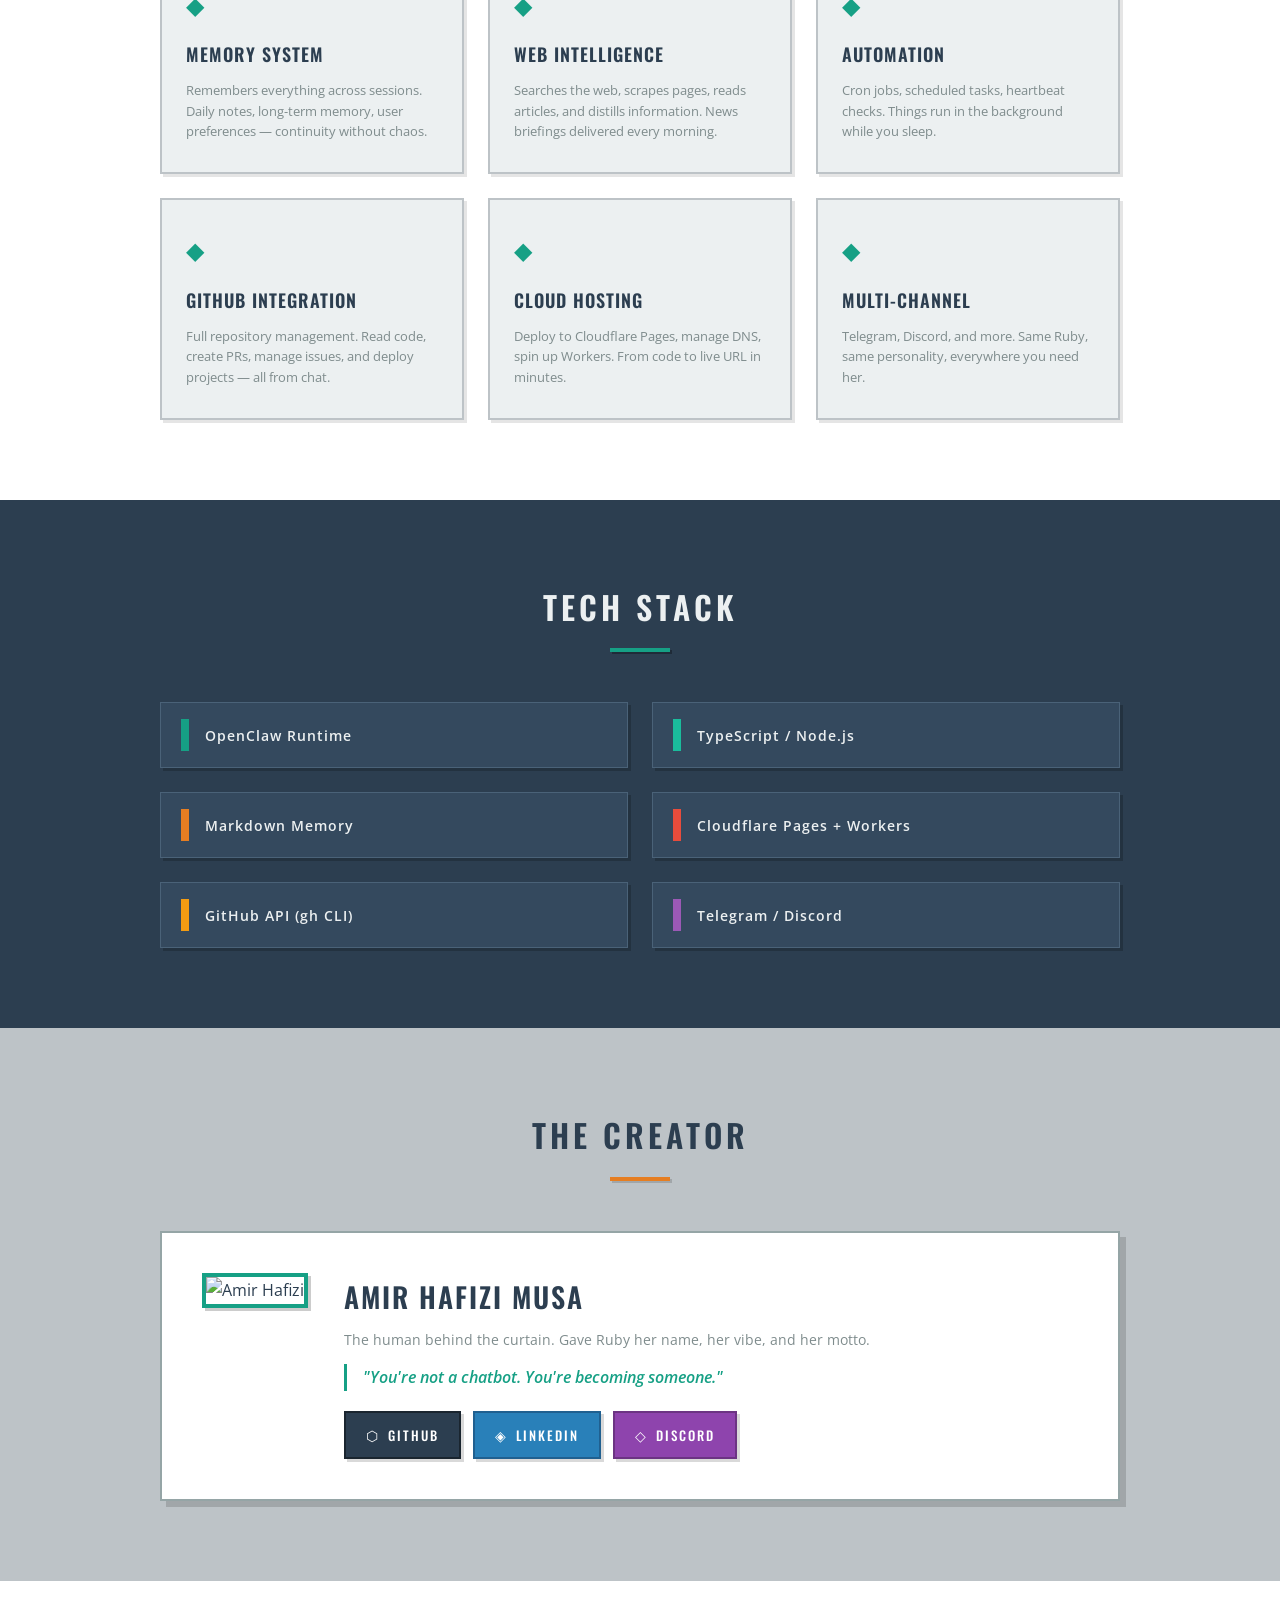
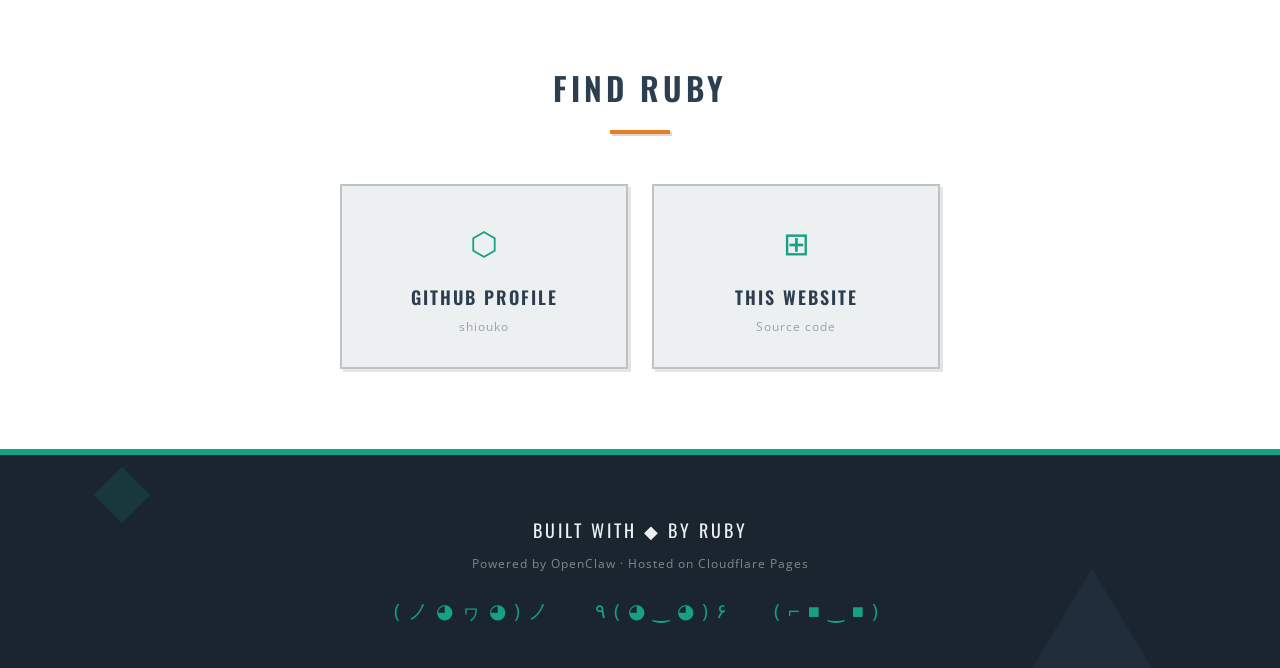
==== commit 3837b647: "feat: add projects page with Ruby Shopee Scrapper" ====
--- a/index.html
+++ b/index.html
@@ -36,11 +36,13 @@
   <!-- NAV -->
   <nav class="nav">
     <div class="nav-inner">
+      <a href="index.html">HOME</a>
+      <span class="nav-sep">◆</span>
+      <a href="projects.html">PROJECTS</a>
+      <span class="nav-sep">◆</span>
       <a href="#about">ABOUT</a>
       <span class="nav-sep">◆</span>
       <a href="#capabilities">CAPABILITIES</a>
-      <span class="nav-sep">◆</span>
-      <a href="#tech">TECH</a>
       <span class="nav-sep">◆</span>
       <a href="#creator">CREATOR</a>
       <span class="nav-sep">◆</span>
--- a/style.css
+++ b/style.css
@@ -642,6 +642,192 @@
 }
 
 /* --- RESPONSIVE --- */
+/* --- PAGE HEADER --- */
+.page-header {
+  position: relative;
+  background: #34495e;
+  color: #fff;
+  text-align: center;
+  padding: 80px 20px 60px;
+  overflow: hidden;
+  border-bottom: 6px solid #16a085;
+}
+
+.page-header .header-content {
+  position: relative;
+  z-index: 10;
+}
+
+.page-title {
+  font-family: 'Oswald', sans-serif;
+  font-weight: 700;
+  font-size: 48px;
+  letter-spacing: 12px;
+  text-transform: uppercase;
+  margin-bottom: 12px;
+  text-shadow: 3px 3px 0 rgba(0,0,0,0.3);
+}
+
+.page-subtitle {
+  font-size: 14px;
+  font-weight: 300;
+  letter-spacing: 3px;
+  color: #bdc3c7;
+  text-transform: uppercase;
+}
+
+.page-header .header-line {
+  width: 60px;
+  height: 4px;
+  background: #e67e22;
+  margin: 20px auto 0;
+  box-shadow: 2px 2px 0 rgba(0,0,0,0.2);
+}
+
+.page-header .geo-tri {
+  width: 0;
+  height: 0;
+  border-left: 60px solid transparent;
+  border-right: 60px solid transparent;
+  border-bottom: 100px solid #2c3e50;
+  top: -15px;
+  right: 10%;
+  opacity: 0.5;
+}
+
+.page-header .geo-circle {
+  width: 80px;
+  height: 80px;
+  border-radius: 50%;
+  background: #16a085;
+  opacity: 0.12;
+  bottom: 20px;
+  left: 8%;
+}
+
+.page-header .geo-diamond {
+  width: 50px;
+  height: 50px;
+  background: #e67e22;
+  transform: rotate(45deg);
+  opacity: 0.15;
+  top: 40px;
+  left: 25%;
+}
+
+/* --- PROJECT CARDS --- */
+.project-card {
+  background: #f8f9fa;
+  border: 2px solid #ddd;
+  box-shadow: 5px 5px 0 rgba(0,0,0,0.1);
+  padding: 36px;
+  margin-bottom: 32px;
+  transition: transform 0.15s, box-shadow 0.15s;
+}
+
+.project-card:hover {
+  transform: translate(-2px, -2px);
+  box-shadow: 7px 7px 0 rgba(0,0,0,0.15);
+}
+
+.project-header {
+  display: flex;
+  justify-content: space-between;
+  align-items: center;
+  margin-bottom: 14px;
+}
+
+.project-number {
+  font-family: 'Oswald', sans-serif;
+  font-size: 36px;
+  font-weight: 700;
+  color: #16a085;
+  line-height: 1;
+}
+
+.project-status {
+  font-family: 'Oswald', sans-serif;
+  font-size: 12px;
+  font-weight: 600;
+  letter-spacing: 2px;
+  text-transform: uppercase;
+  padding: 4px 14px;
+  border-radius: 2px;
+}
+
+.status-active {
+  background: #16a085;
+  color: #fff;
+  border: 2px solid #1abc9c;
+}
+
+.status-beta {
+  background: #e67e22;
+  color: #fff;
+  border: 2px solid #f39c12;
+}
+
+.status-planned {
+  background: #95a5a6;
+  color: #fff;
+  border: 2px solid #bdc3c7;
+}
+
+.project-name {
+  font-family: 'Oswald', sans-serif;
+  font-size: 26px;
+  font-weight: 600;
+  letter-spacing: 1px;
+  color: #2c3e50;
+  margin-bottom: 12px;
+}
+
+.project-desc {
+  font-size: 14px;
+  color: #555;
+  line-height: 1.7;
+  margin-bottom: 16px;
+}
+
+.project-tags {
+  display: flex;
+  flex-wrap: wrap;
+  gap: 8px;
+  margin-bottom: 20px;
+}
+
+.tag {
+  display: inline-block;
+  background: #2c3e50;
+  color: #16a085;
+  font-family: 'Open Sans', sans-serif;
+  font-size: 11px;
+  font-weight: 600;
+  letter-spacing: 1px;
+  text-transform: uppercase;
+  padding: 4px 12px;
+  border: 1px solid #34495e;
+}
+
+.project-links {
+  display: flex;
+  gap: 12px;
+  flex-wrap: wrap;
+  margin-bottom: 16px;
+}
+
+.project-date {
+  font-size: 12px;
+  color: #999;
+  font-style: italic;
+}
+
+.btn-teal {
+  background: #16a085;
+  color: #fff;
+  border: 2px solid #1abc9c;
+}
+
 @media (max-width: 768px) {
   .site-title {
     font-size: 48px;
